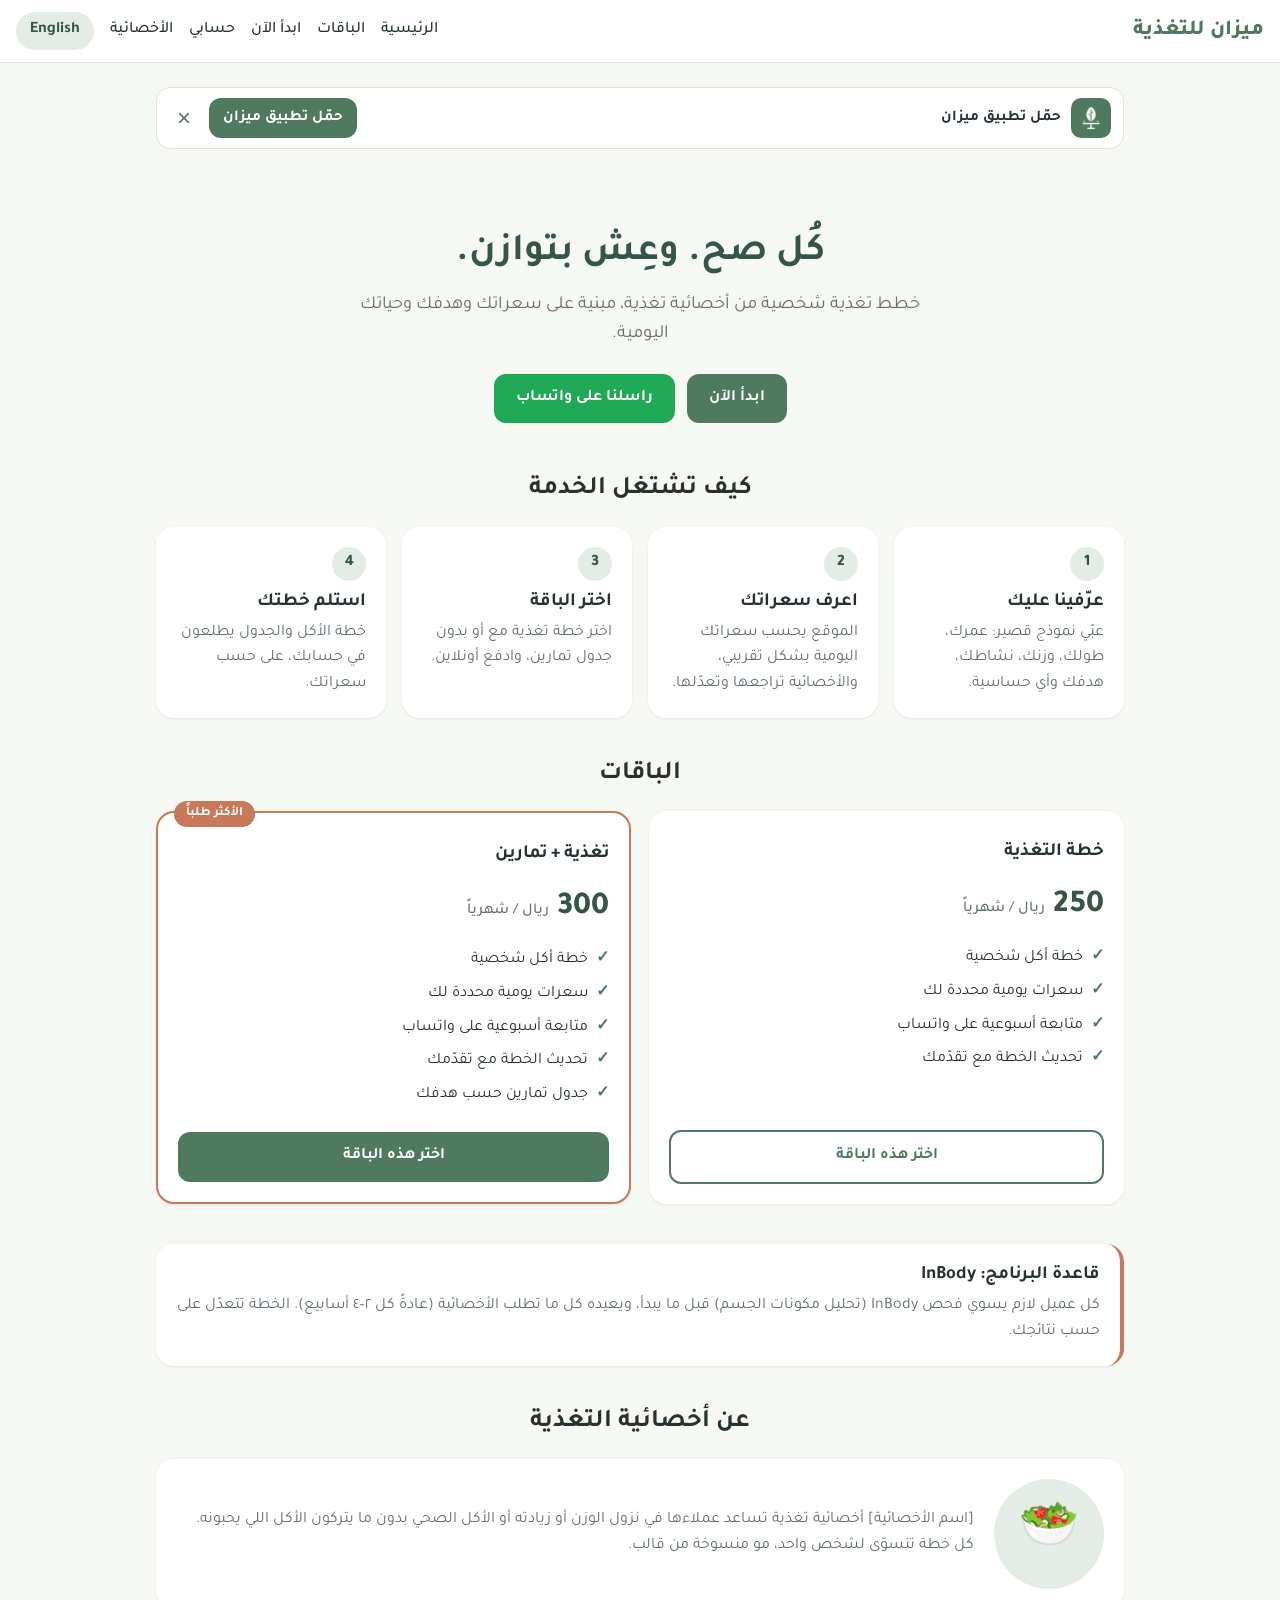
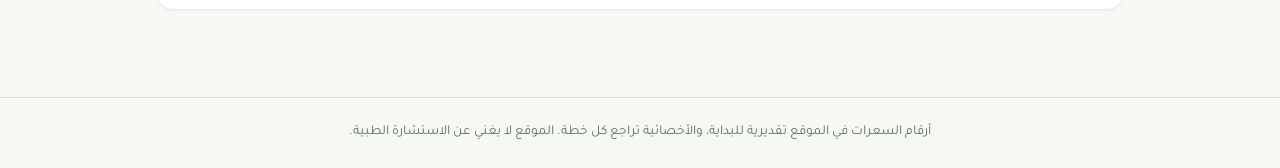
==== index.html @ 1e6a0ca3 "Add files via upload" ====
<!DOCTYPE html>
<html lang="ar" dir="rtl">
<head>
  <meta charset="UTF-8">
  <meta name="viewport" content="width=device-width, initial-scale=1.0, viewport-fit=cover">
  <link rel="manifest" href="manifest.webmanifest">
  <meta name="theme-color" content="#4f7a5f">
  <meta name="apple-mobile-web-app-capable" content="yes">
  <meta name="mobile-web-app-capable" content="yes">
  <meta name="apple-mobile-web-app-status-bar-style" content="default">
  <meta name="apple-mobile-web-app-title" content="ميزان">
  <link rel="apple-touch-icon" href="icon-180.png">
  <link rel="icon" type="image/png" sizes="32x32" href="icon-32.png">
  <title>Mizan Nutrition | ميزان للتغذية</title>
  <link rel="preconnect" href="https://fonts.googleapis.com">
  <link href="https://fonts.googleapis.com/css2?family=Tajawal:wght@400;500;700;800&display=swap" rel="stylesheet">
  <link rel="stylesheet" href="style.css">
</head>
<body>
  <header>
    <a class="logo" href="index.html" data-i18n="brand">ميزان للتغذية</a>
    <nav>
      <a href="index.html" data-i18n="nav_home">الرئيسية</a>
      <a href="index.html#packages" data-i18n="nav_packages">الباقات</a>
      <a href="start.html" data-i18n="nav_start">ابدأ الآن</a>
      <a href="portal.html" data-i18n="nav_portal">حسابي</a>
      <a href="admin.html" data-i18n="nav_admin">الأخصائية</a>
      <button class="lang-btn" id="lang-btn" data-i18n="lang_btn">English</button>
    </nav>
  </header>

  <main>
    <section class="hero">
      <h1 data-i18n="hero_title">كُل صح. وعِش بتوازن.</h1>
      <p data-i18n="hero_sub"></p>
      <div class="btn-row">
        <a class="btn" href="start.html" data-i18n="hero_start">ابدأ الآن</a>
        <a class="btn wa" href="#" id="wa-hero" data-i18n="hero_whatsapp">راسلنا على واتساب</a>
      </div>
    </section>

    <section>
      <h2 data-i18n="how_title"></h2>
      <div class="steps">
        <div class="card"><span class="step-num">1</span><h3 data-i18n="how_1_t"></h3><p data-i18n="how_1_d"></p></div>
        <div class="card"><span class="step-num">2</span><h3 data-i18n="how_2_t"></h3><p data-i18n="how_2_d"></p></div>
        <div class="card"><span class="step-num">3</span><h3 data-i18n="how_3_t"></h3><p data-i18n="how_3_d"></p></div>
        <div class="card"><span class="step-num">4</span><h3 data-i18n="how_4_t"></h3><p data-i18n="how_4_d"></p></div>
      </div>
    </section>

    <section id="packages">
      <h2 data-i18n="pk_title"></h2>
      <div class="packages">
        <div class="card package">
          <h3 data-i18n="pk_basic_name"></h3>
          <div class="price">250 <small><span data-i18n="sar"></span> / <span data-i18n="pk_period"></span></small></div>
          <ul class="features">
            <li data-i18n="pk_f1"></li>
            <li data-i18n="pk_f2"></li>
            <li data-i18n="pk_f3"></li>
            <li data-i18n="pk_f4"></li>
          </ul>
          <a class="btn outline" href="start.html?package=basic" data-i18n="pk_choose"></a>
        </div>
        <div class="card package featured">
          <span class="badge" data-i18n="pk_popular"></span>
          <h3 data-i18n="pk_plus_name"></h3>
          <div class="price">300 <small><span data-i18n="sar"></span> / <span data-i18n="pk_period"></span></small></div>
          <ul class="features">
            <li data-i18n="pk_f1"></li>
            <li data-i18n="pk_f2"></li>
            <li data-i18n="pk_f3"></li>
            <li data-i18n="pk_f4"></li>
            <li data-i18n="pk_f5"></li>
          </ul>
          <a class="btn" href="start.html?package=plus" data-i18n="pk_choose"></a>
        </div>
      </div>
    </section>

    <section>
      <div class="card rule-card">
        <h3 data-i18n="rule_title" style="margin-top:0"></h3>
        <p data-i18n="rule_text"></p>
      </div>
    </section>

    <section>
      <h2 data-i18n="about_title"></h2>
      <div class="card about">
        <div class="avatar">🥗</div>
        <p data-i18n="about_text"></p>
      </div>
    </section>
  </main>

  <footer data-i18n="footer_note"></footer>

  <script src="i18n.js"></script>
  <script src="recipes.js"></script>
  <script src="db.js"></script>
  <script src="app.js"></script>
</body>
</html>
---- style.css ----
/* Mizan Nutrition styles */
:root {
  /* Layout: single centered column, sticky header, cards only for steps, packages and portal tiles */
  --green: #4f7a5f;
  --green-dark: #355643;
  --green-soft: #e3ede5;
  --cream: #f5f8f3;
  --card: #ffffff;
  --text: #26332b;
  --muted: #627168;
  --accent: #c9785a;
  --line: #dde4dc;
  --input-line: #cbd5cc;
  --on-green: #ffffff;
  --wa: #1fa855;
  --wa-dark: #188a45;
  --warn-bg: #fdf1e2;
  --warn-fg: #81531a;
  --error: #b5462e;
}
@media (prefers-color-scheme: dark) {
  :root:not([data-theme="light"]) {
    --green: #7fb08f; --green-dark: #a6cdb2; --green-soft: #22352a; --cream: #141a16; --card: #1c241f;
    --text: #e6ece7; --muted: #a2b0a6; --accent: #e09a7d; --line: #2e3a32; --input-line: #3b4a40;
    --on-green: #0f1a13; --wa: #2dbb66; --wa-dark: #25a258; --warn-bg: #3a2c19; --warn-fg: #f1cf9e; --error: #f08a72;
    color-scheme: dark;
  }
}
:root[data-theme="dark"] {
  --green: #7fb08f; --green-dark: #a6cdb2; --green-soft: #22352a; --cream: #141a16; --card: #1c241f;
  --text: #e6ece7; --muted: #a2b0a6; --accent: #e09a7d; --line: #2e3a32; --input-line: #3b4a40;
  --on-green: #0f1a13; --wa: #2dbb66; --wa-dark: #25a258; --warn-bg: #3a2c19; --warn-fg: #f1cf9e; --error: #f08a72;
  color-scheme: dark;
}
* { box-sizing: border-box; }
html { scroll-behavior: smooth; }
body::before { content: ""; position: fixed; inset: 0 0 auto; height: env(safe-area-inset-top, 0px); z-index: 10; background: var(--card); }
body {
  margin: 0;
  font-family: "Tajawal", "Segoe UI", Arial, sans-serif;
  background: var(--cream);
  color: var(--text);
  line-height: 1.6;
}
a { color: var(--green); }

header {
  background: var(--card);
  border-bottom: 1px solid var(--line);
  padding-block: 12px; padding-left: max(16px, env(safe-area-inset-left, 0px)); padding-right: max(16px, env(safe-area-inset-right, 0px));
  display: flex; flex-wrap: wrap; align-items: center; justify-content: space-between; gap: 10px;
  position: sticky; top: env(safe-area-inset-top, 0px); z-index: 10;
}
.logo { font-size: 1.35rem; font-weight: 800; color: var(--green); text-decoration: none; }
nav { display: flex; flex-wrap: wrap; align-items: center; gap: 6px 16px; }
nav a { color: var(--text); text-decoration: none; font-weight: 500; }
nav a:hover { color: var(--green); }
.lang-btn {
  background: var(--green-soft); color: var(--green-dark); border: none; border-radius: 20px;
  padding: 6px 14px; font: inherit; font-weight: 700; cursor: pointer;
}

main { max-width: 1000px; margin: 0 auto; padding-block: 24px 48px; padding-left: max(16px, env(safe-area-inset-left, 0px)); padding-right: max(16px, env(safe-area-inset-right, 0px)); }
section { margin: 40px 0; }
h1, h2, h3 { line-height: 1.3; }
h2 { font-size: 1.6rem; text-align: center; margin-bottom: 20px; }

.hero { text-align: center; padding: 40px 0 10px; }
.hero h1 { font-size: 2.4rem; margin: 0 0 12px; color: var(--green-dark); }
.hero p { font-size: 1.15rem; color: var(--muted); max-width: 620px; margin: 0 auto 24px; }
.btn-row { display: flex; flex-wrap: wrap; gap: 12px; justify-content: center; }

.btn {
  display: inline-block; background: var(--green); color: var(--on-green); border: none; border-radius: 12px;
  padding: 12px 22px; font: inherit; font-weight: 700; cursor: pointer; text-decoration: none; text-align: center;
}
.btn:hover { background: var(--green-dark); }
.btn.outline { background: transparent; color: var(--green); border: 2px solid var(--green); }
.btn.outline:hover { background: var(--green-soft); }
.btn.wa { background: var(--wa); }
.btn.wa:hover { background: var(--wa-dark); }
.btn.small { padding: 8px 14px; font-size: 0.95rem; }

.steps { display: grid; grid-template-columns: repeat(auto-fit, minmax(200px, 1fr)); gap: 16px; }
.card {
  background: var(--card); border-radius: 18px; padding: 20px;
  box-shadow: 0 1px 3px rgba(20,40,28,0.08);
}
.step-num {
  display: inline-flex; width: 34px; height: 34px; border-radius: 50%; align-items: center; justify-content: center;
  background: var(--green-soft); color: var(--green-dark); font-weight: 800;
}
.card h3 { margin: 10px 0 6px; }
.card p { margin: 0; color: var(--muted); }

.packages { display: grid; grid-template-columns: repeat(auto-fit, minmax(260px, 1fr)); gap: 18px; }
.package { position: relative; display: flex; flex-direction: column; gap: 10px; }
.package.featured { border: 2px solid var(--accent); }
.badge {
  position: absolute; top: -12px; inset-inline-end: 16px; background: var(--accent); color: var(--on-green);
  font-size: 0.8rem; font-weight: 700; padding: 3px 12px; border-radius: 20px;
}
.price { font-size: 2rem; font-weight: 800; color: var(--green-dark); }
.price small { font-size: 0.95rem; font-weight: 500; color: var(--muted); }
.features { list-style: none; padding: 0; margin: 0 0 10px; flex: 1; }
.features li { padding: 4px 0; }
.features li::before { content: "✓"; color: var(--green); font-weight: 800; margin-inline-end: 8px; }

.about { display: flex; gap: 20px; align-items: center; flex-wrap: wrap; }
.avatar {
  width: 110px; height: 110px; border-radius: 50%; background: var(--green-soft);
  display: flex; align-items: center; justify-content: center; font-size: 3rem; flex-shrink: 0;
}
.about p { flex: 1; min-width: 220px; margin: 0; }

footer { text-align: center; padding: 24px 16px; font-size: 0.85rem; color: var(--muted); border-top: 1px solid var(--line); }

/* Forms */
.progress { display: flex; gap: 6px; margin-bottom: 20px; flex-wrap: wrap; }
.progress span {
  flex: 1; min-width: 70px; text-align: center; font-size: 0.85rem; padding: 6px 4px; border-radius: 10px;
  background: var(--line); color: var(--muted);
}
.progress span.active { background: var(--green); color: var(--on-green); font-weight: 700; }
.progress span.done { background: var(--green-soft); color: var(--green-dark); }

.form-grid { display: grid; grid-template-columns: repeat(auto-fit, minmax(220px, 1fr)); gap: 14px; }
.field { display: flex; flex-direction: column; gap: 4px; }
.field.full { grid-column: 1 / -1; }
label { font-weight: 600; font-size: 0.95rem; }
input, select, textarea {
  width: 100%; padding: 11px 12px; border: 1px solid var(--input-line); border-radius: 10px; font: inherit; background: var(--card); color: var(--text);
}
textarea { min-height: 70px; resize: vertical; }
input:focus, select:focus, textarea:focus { outline: 2px solid var(--green-soft); border-color: var(--green); }
.radio-row { display: flex; gap: 10px; flex-wrap: wrap; }
.radio-row label { font-weight: 500; display: flex; align-items: center; gap: 6px; }
.radio-row input { width: auto; }

.step { display: none; }
.step.show { display: block; }
.actions { display: flex; gap: 10px; justify-content: space-between; margin-top: 20px; flex-wrap: wrap; }
.error { color: var(--error); font-weight: 600; min-height: 1.4em; margin: 10px 0 0; }

.result { text-align: center; }
.kcal { font-size: 3rem; font-weight: 800; color: var(--green-dark); margin: 6px 0 0; }
.muted { color: var(--muted); }
.note { background: var(--green-soft); border-radius: 12px; padding: 10px 14px; margin-top: 14px; }
.demo-note { background: var(--warn-bg); color: var(--warn-fg); border-radius: 12px; padding: 10px 14px; font-size: 0.9rem; margin-top: 14px; }

.pick { cursor: pointer; border: 2px solid transparent; }
.pick.selected { border-color: var(--green); background: var(--green-soft); }
.pay-option { display: flex; align-items: center; gap: 10px; padding: 14px; margin-bottom: 10px; }
.pay-option input { width: auto; }

/* Portal */
.dash-head { display: flex; justify-content: space-between; align-items: center; flex-wrap: wrap; gap: 10px; }
.dash-grid { display: grid; grid-template-columns: repeat(auto-fit, minmax(220px, 1fr)); gap: 14px; margin-top: 14px; }
.stat { font-size: 1.3rem; font-weight: 800; color: var(--green-dark); }
.status-pill { display: inline-block; background: var(--warn-bg); color: var(--warn-fg); border-radius: 20px; padding: 4px 12px; font-weight: 600; font-size: 0.9rem; }
.table-wrap { overflow-x: auto; }
table { width: 100%; border-collapse: collapse; min-width: 520px; }
th, td { border: 1px solid var(--line); padding: 8px; text-align: center; font-size: 0.9rem; }
th { background: var(--green-soft); }
td { color: var(--muted); }
.login-box { max-width: 420px; margin: 0 auto; }

@media (max-width: 600px) {
  .hero h1 { font-size: 1.9rem; }
  header { justify-content: center; }
}

:focus-visible { outline: 3px solid var(--accent); outline-offset: 2px; }
@media (prefers-reduced-motion: reduce) { html { scroll-behavior: auto; } }

/* ===== Client home, schedules, dietitian page ===== */
.small-label { font-size: .8rem; text-transform: none; letter-spacing: .02em; margin: 0 0 2px; }
.progress-top { display: grid; grid-template-columns: repeat(auto-fit, minmax(140px, 1fr)); gap: 12px; }
.progress-top .stat { margin: 0; font-variant-numeric: tabular-nums; }
.bar { height: 10px; background: var(--green-soft); border-radius: 10px; overflow: hidden; margin-top: 14px; }
.bar-fill { height: 100%; width: 0; background: var(--green); border-radius: 10px; transition: width .4s ease; }

.next-meal { margin-top: 14px; border: 2px solid var(--green); }
.eyebrow { margin: 0; font-size: .8rem; font-weight: 700; letter-spacing: .06em; text-transform: uppercase; color: var(--accent); }
.meal-type { margin: 6px 0 0; font-weight: 700; color: var(--green); font-size: .9rem; }
.next-meal h3 { font-size: 1.4rem; margin: 2px 0 4px; }
.meal-meta { margin: 0 0 8px; color: var(--muted); font-variant-numeric: tabular-nums; }
details { border-top: 1px solid var(--line); padding: 8px 0; }
summary { cursor: pointer; font-weight: 700; }
details p { margin: 6px 0 0; color: var(--text); }
.finished { margin-top: 14px; text-align: center; }

.meal-list { list-style: none; padding: 0; margin: 0; display: grid; gap: 8px; }
.meal-list li { display: flex; align-items: center; gap: 10px; padding: 10px 12px; border-radius: 12px; background: var(--cream); }
.meal-list li.is-next { background: var(--green-soft); }
.meal-list li.is-done .grow, .meal-list li.is-skip .grow { color: var(--muted); }
.meal-list .grow { flex: 1; min-width: 0; }
.tag { font-size: .8rem; font-weight: 700; padding: 2px 10px; border-radius: 20px; background: var(--card); color: var(--muted); white-space: nowrap; }
.is-next .tag { background: var(--green); color: var(--on-green); }

.sched-list { display: grid; grid-template-columns: repeat(auto-fit, minmax(240px, 1fr)); gap: 14px; }
.sched-card h3 { margin: 0 0 4px; }
.sched-card .stat { margin: 0; }
.sched-card .btn { margin-top: 10px; }
.mini-meals { list-style: none; padding: 0; margin: 4px 0 0; font-size: .9rem; color: var(--muted); }
.add-card {
  display: flex; flex-direction: column; align-items: center; justify-content: center; gap: 6px; min-height: 150px;
  background: transparent; border: 2px dashed var(--green); border-radius: 18px; color: var(--green); font: inherit; font-weight: 700; cursor: pointer;
}
.add-card:hover { background: var(--green-soft); }
.add-card .plus { font-size: 2.6rem; line-height: 1; }

.tabs { display: flex; gap: 8px; flex-wrap: wrap; margin-bottom: 16px; border-bottom: 1px solid var(--line); }
.tab { background: none; border: none; font: inherit; font-weight: 700; color: var(--muted); padding: 10px 14px; cursor: pointer; border-bottom: 3px solid transparent; }
.tab.active { color: var(--green-dark); border-bottom-color: var(--green); }
.filter-row { display: flex; gap: 8px; flex-wrap: wrap; margin-bottom: 14px; }
.chip { background: var(--card); border: 1px solid var(--line); color: var(--text); border-radius: 20px; padding: 6px 14px; font: inherit; cursor: pointer; }
.chip.active { background: var(--green); color: var(--on-green); border-color: var(--green); }
.recipe-grid { display: grid; grid-template-columns: repeat(auto-fill, minmax(230px, 1fr)); gap: 12px; }
.recipe h4 { margin: 2px 0 4px; }
#sched-editor { margin-top: 16px; }
.days-editor { display: grid; gap: 12px; margin-top: 10px; }
.day-box { border: 1px solid var(--line); border-radius: 14px; padding: 12px; }
.day-head { display: flex; justify-content: space-between; flex-wrap: wrap; gap: 6px; margin-bottom: 8px; font-variant-numeric: tabular-nums; }
#clients-table td { color: var(--text); }
#clients-table select { min-width: 150px; padding: 6px; }
.info-grid { display: grid; grid-template-columns: repeat(auto-fit, minmax(160px, 1fr)); gap: 10px; }

.rule-card { border-inline-start: 4px solid var(--accent); }
.check { display: flex; gap: 8px; align-items: flex-start; font-weight: 600; }
.check input { width: auto; margin-top: 5px; }
.ib-alert { margin-top: 14px; border: 2px solid var(--accent); background: var(--warn-bg); }

/* Install-app banner */
.install-bar { display: flex; align-items: center; gap: 10px; background: var(--card); border: 1px solid var(--line); border-radius: 14px; padding: 10px 12px; margin-bottom: 14px; }
.install-bar img { border-radius: 10px; flex-shrink: 0; }
.install-bar .grow { flex: 1; min-width: 0; font-weight: 600; font-size: .95rem; }
.install-close { background: none; border: none; font-size: 1.5rem; line-height: 1; color: var(--muted); cursor: pointer; padding: 4px 8px; }
@media (display-mode: standalone) { header { padding-top: max(12px, env(safe-area-inset-top, 0px)); } }

/* Bank transfer */
.amount-box { font-size: 1.3rem; background: var(--green-soft); border-radius: 12px; padding: 10px 14px; display: inline-block; font-variant-numeric: tabular-nums; }
.pay-steps { padding-inline-start: 20px; margin: 14px 0; display: grid; gap: 4px; }
.bank-card { border: 1px dashed var(--green); border-radius: 14px; padding: 14px; display: grid; gap: 10px; }
.bank-row { display: flex; flex-wrap: wrap; align-items: center; gap: 4px 12px; }
.bank-row .small-label { width: 100%; margin: 0; }
.iban { font-size: 1.05rem; letter-spacing: .04em; overflow-wrap: anywhere; font-variant-numeric: tabular-nums; }
#copy-amount { justify-self: start; }
.receipt-preview { max-width: 220px; max-height: 260px; border-radius: 10px; margin-top: 8px; border: 1px solid var(--line); object-fit: contain; }
.receipt-full { max-width: 100%; max-height: 520px; border-radius: 12px; border: 1px solid var(--line); display: block; }
.status-pill.bad { background: var(--error); color: var(--on-green); }
.pay-review { border: 2px solid var(--accent); }
.link-btn { background: none; border: none; color: var(--green); font: inherit; font-weight: 700; cursor: pointer; margin-top: 12px; padding: 4px 0; text-decoration: underline; }
.loading { text-align: center; }
.btn.is-busy { opacity: .6; cursor: progress; }
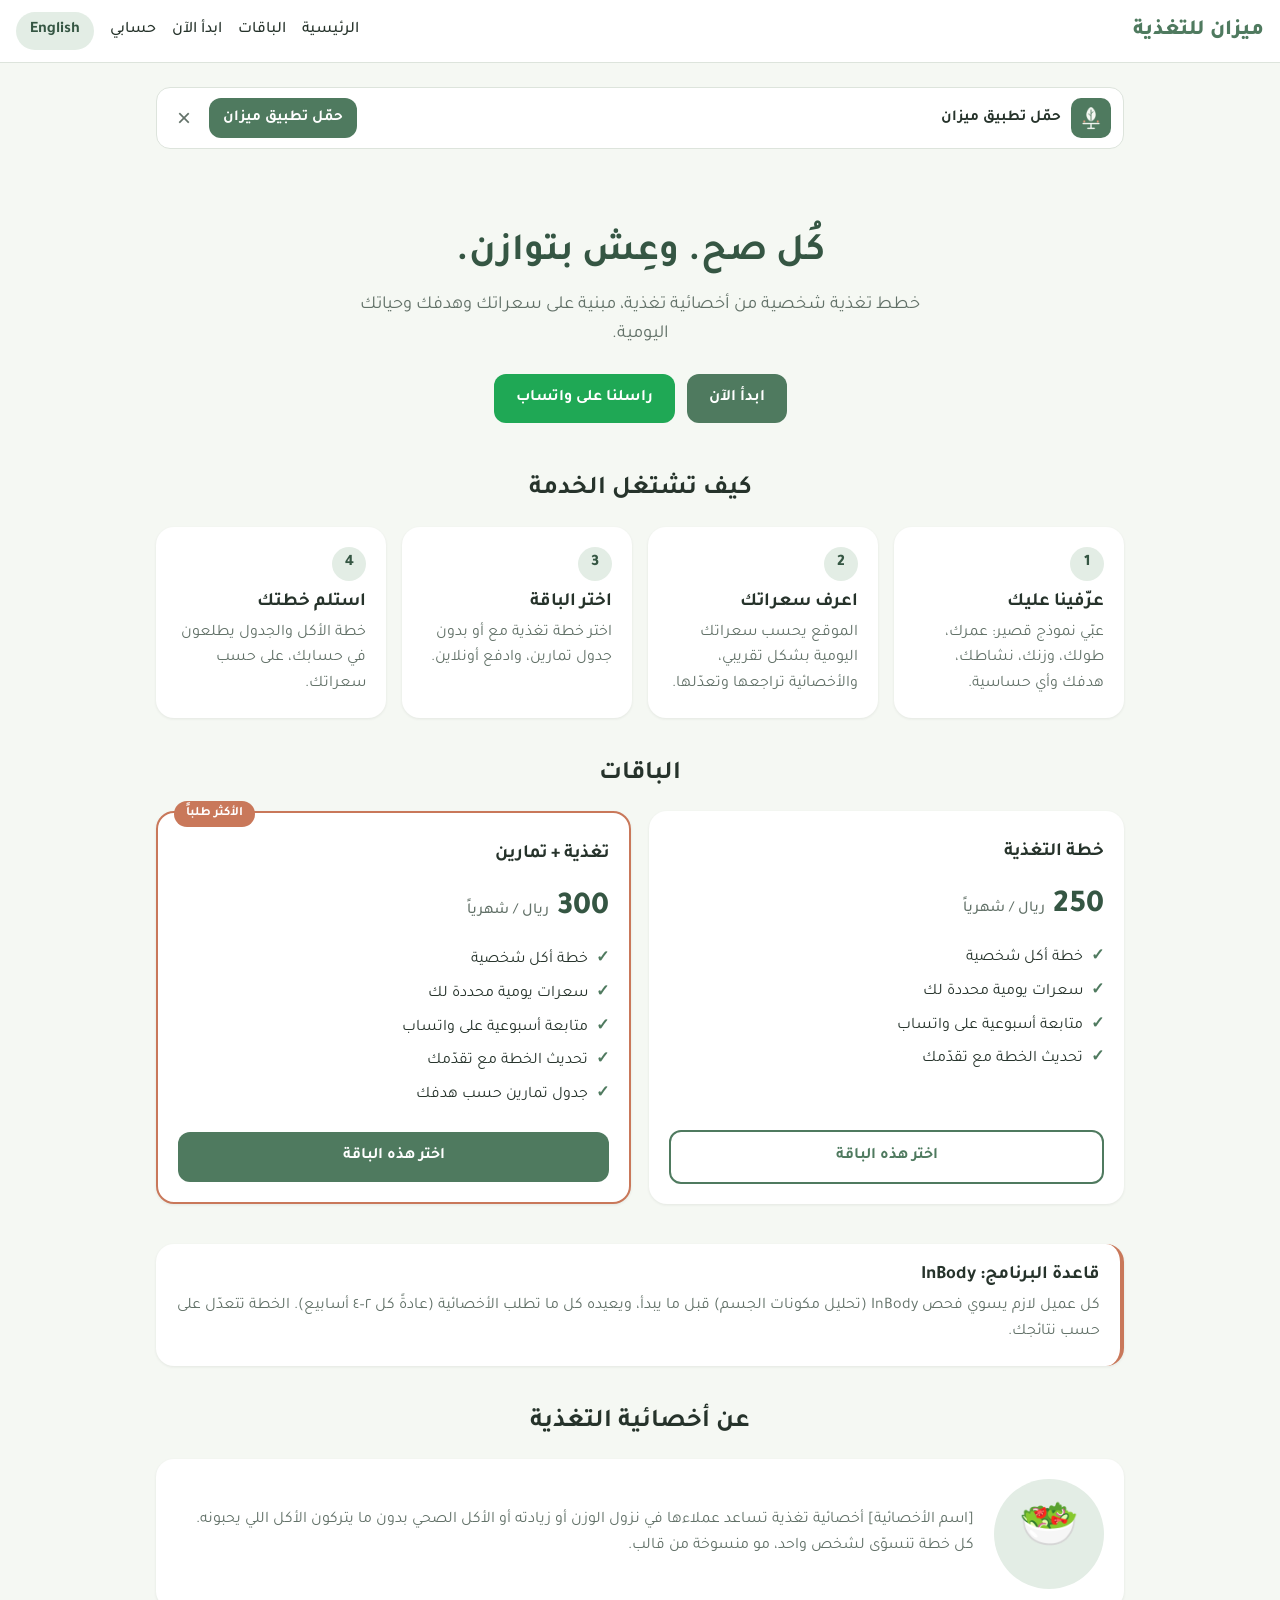
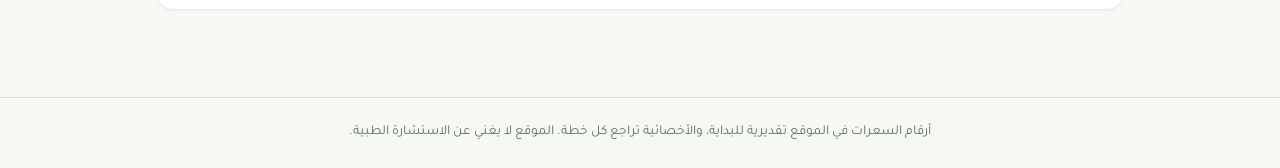
==== commit f659efc9: "Add files via upload" ====
--- a/index.html
+++ b/index.html
@@ -24,7 +24,6 @@
       <a href="index.html#packages" data-i18n="nav_packages">الباقات</a>
       <a href="start.html" data-i18n="nav_start">ابدأ الآن</a>
       <a href="portal.html" data-i18n="nav_portal">حسابي</a>
-      <a href="admin.html" data-i18n="nav_admin">الأخصائية</a>
       <button class="lang-btn" id="lang-btn" data-i18n="lang_btn">English</button>
     </nav>
   </header>
--- a/style.css
+++ b/style.css
@@ -253,3 +253,9 @@
 .link-btn { background: none; border: none; color: var(--green); font: inherit; font-weight: 700; cursor: pointer; margin-top: 12px; padding: 4px 0; text-decoration: underline; }
 .loading { text-align: center; }
 .btn.is-busy { opacity: .6; cursor: progress; }
+.pro-header { background: var(--green-dark); border-bottom-color: var(--green-dark); }
+.pro-header .logo { color: var(--on-green); }
+.pro-badge { background: var(--accent); color: var(--on-green); font-size: .75rem; padding: 2px 10px; border-radius: 20px; vertical-align: middle; }
+.progress-table td { font-size: .8rem; }
+.progress-table td.is-done { background: var(--green-soft); color: var(--text); }
+.progress-table td.is-skip { color: var(--muted); text-decoration: line-through; }
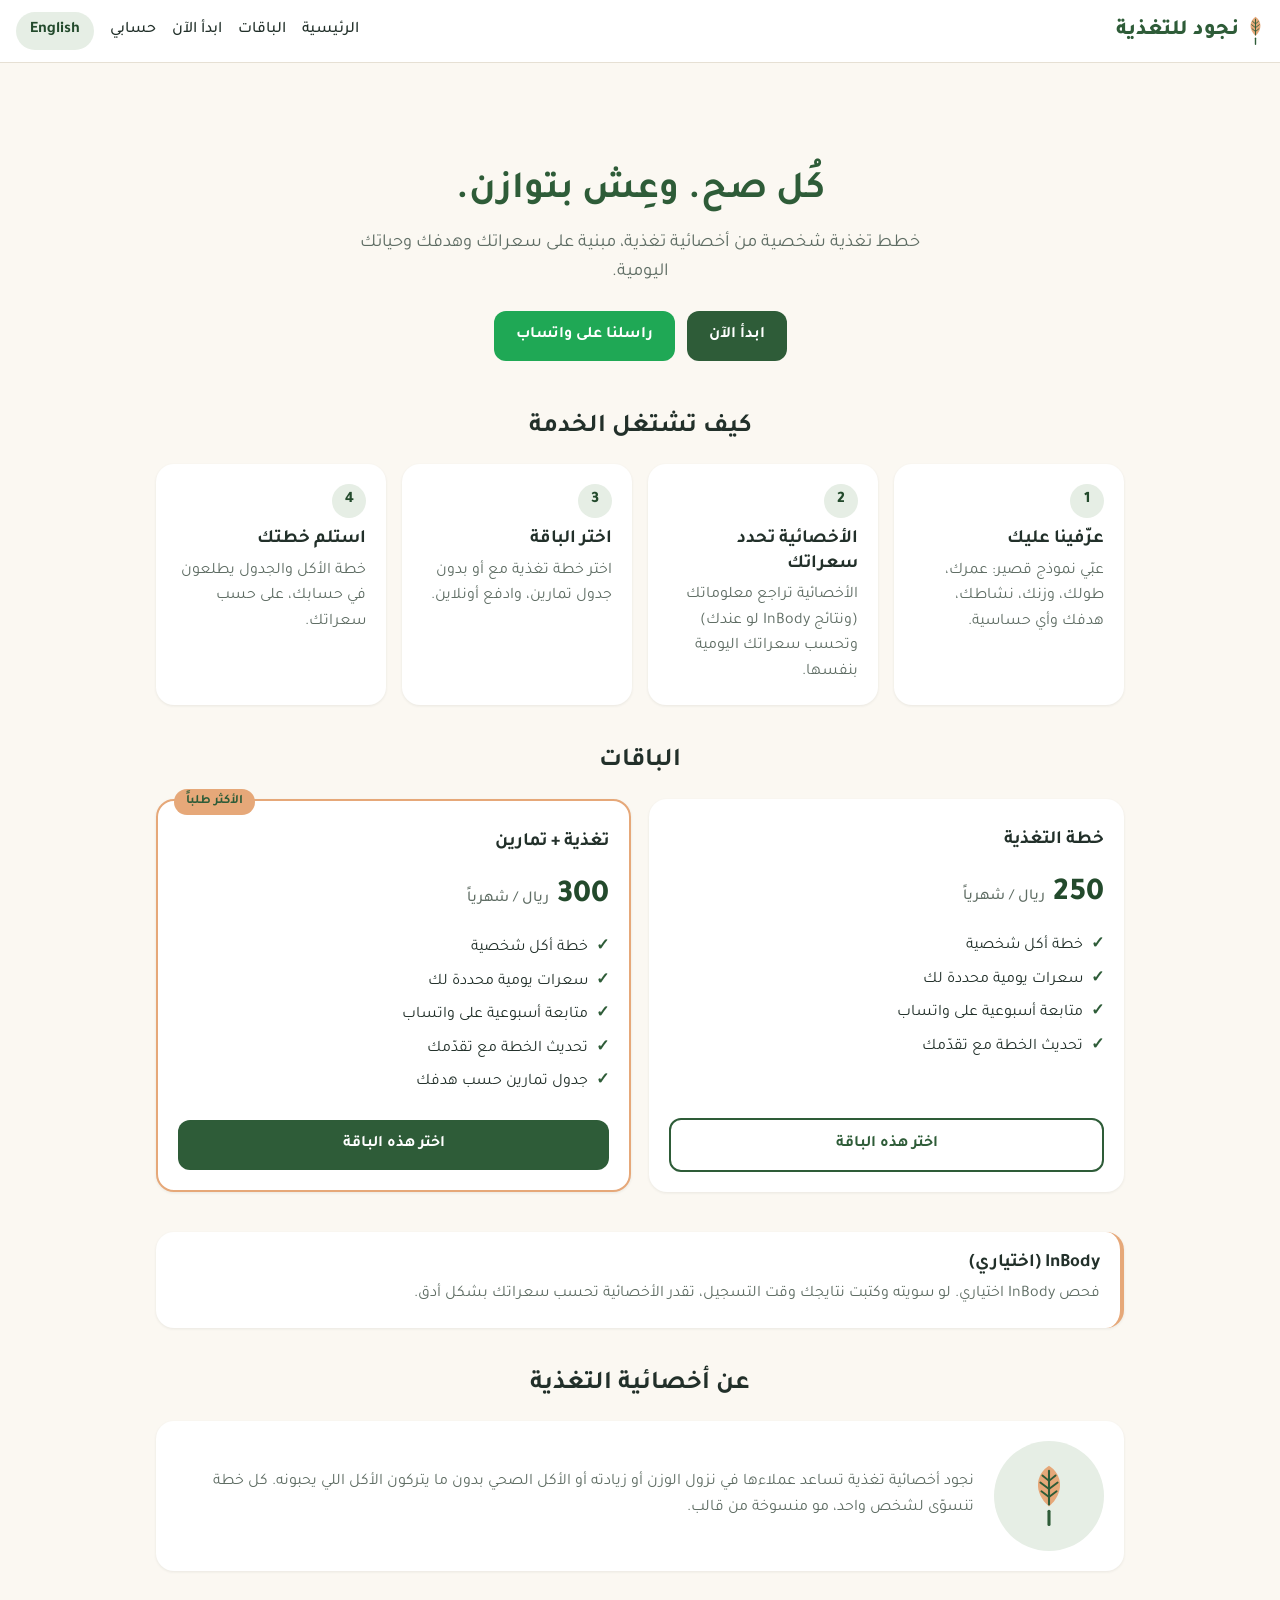
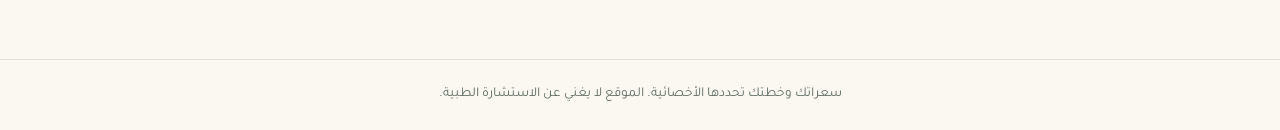
==== commit 6b46e053: "Add files via upload" ====
--- a/index.html
+++ b/index.html
@@ -4,21 +4,21 @@
   <meta charset="UTF-8">
   <meta name="viewport" content="width=device-width, initial-scale=1.0, viewport-fit=cover">
   <link rel="manifest" href="manifest.webmanifest">
-  <meta name="theme-color" content="#4f7a5f">
+  <meta name="theme-color" content="#2e5c38">
   <meta name="apple-mobile-web-app-capable" content="yes">
   <meta name="mobile-web-app-capable" content="yes">
   <meta name="apple-mobile-web-app-status-bar-style" content="default">
-  <meta name="apple-mobile-web-app-title" content="ميزان">
+  <meta name="apple-mobile-web-app-title" content="نجود">
   <link rel="apple-touch-icon" href="icon-180.png">
   <link rel="icon" type="image/png" sizes="32x32" href="icon-32.png">
-  <title>Mizan Nutrition | ميزان للتغذية</title>
+  <title>Nojood Nutrition | نجود للتغذية</title>
   <link rel="preconnect" href="https://fonts.googleapis.com">
-  <link href="https://fonts.googleapis.com/css2?family=Tajawal:wght@400;500;700;800&display=swap" rel="stylesheet">
+  <link href="https://fonts.googleapis.com/css2?family=DM+Serif+Display&family=Tajawal:wght@400;500;700;800&display=swap" rel="stylesheet">
   <link rel="stylesheet" href="style.css">
 </head>
 <body>
   <header>
-    <a class="logo" href="index.html" data-i18n="brand">ميزان للتغذية</a>
+    <a class="logo" href="index.html"><img src="logo-mark.svg" alt="" class="logo-mark"><span data-i18n="brand">نجود للتغذية</span></a>
     <nav>
       <a href="index.html" data-i18n="nav_home">الرئيسية</a>
       <a href="index.html#packages" data-i18n="nav_packages">الباقات</a>
@@ -88,7 +88,7 @@
     <section>
       <h2 data-i18n="about_title"></h2>
       <div class="card about">
-        <div class="avatar">🥗</div>
+        <div class="avatar"><img src="logo-mark.svg" alt="" style="height:64px"></div>
         <p data-i18n="about_text"></p>
       </div>
     </section>
@@ -99,6 +99,7 @@
   <script src="i18n.js"></script>
   <script src="recipes.js"></script>
   <script src="db.js"></script>
+  <script src="demo-db.js"></script>
   <script src="app.js"></script>
 </body>
 </html>
--- a/style.css
+++ b/style.css
@@ -1,35 +1,36 @@
 /* Mizan Nutrition styles */
+[hidden] { display: none !important; }
 :root {
-  /* Layout: single centered column, sticky header, cards only for steps, packages and portal tiles */
-  --green: #4f7a5f;
-  --green-dark: #355643;
-  --green-soft: #e3ede5;
-  --cream: #f5f8f3;
+  /* Nojood brand: deep green + apricot on warm cream */
+  --green: #2e5c38;
+  --green-dark: #234a2c;
+  --green-soft: #e6eee5;
+  --cream: #fbf8f2;
   --card: #ffffff;
-  --text: #26332b;
-  --muted: #627168;
-  --accent: #c9785a;
-  --line: #dde4dc;
-  --input-line: #cbd5cc;
+  --text: #22302a;
+  --muted: #5f6d64;
+  --accent: #e6a879;
+  --line: #e6e0d4;
+  --input-line: #d3ccbf;
   --on-green: #ffffff;
   --wa: #1fa855;
   --wa-dark: #188a45;
-  --warn-bg: #fdf1e2;
-  --warn-fg: #81531a;
+  --warn-bg: #fbeee2;
+  --warn-fg: #7d4a1f;
   --error: #b5462e;
 }
 @media (prefers-color-scheme: dark) {
   :root:not([data-theme="light"]) {
-    --green: #7fb08f; --green-dark: #a6cdb2; --green-soft: #22352a; --cream: #141a16; --card: #1c241f;
-    --text: #e6ece7; --muted: #a2b0a6; --accent: #e09a7d; --line: #2e3a32; --input-line: #3b4a40;
-    --on-green: #0f1a13; --wa: #2dbb66; --wa-dark: #25a258; --warn-bg: #3a2c19; --warn-fg: #f1cf9e; --error: #f08a72;
+    --green: #8cc49a; --green-dark: #b6dcbf; --green-soft: #213a28; --cream: #131a15; --card: #1b241e;
+    --text: #e8ede9; --muted: #a3b1a7; --accent: #eab68e; --line: #2d3a31; --input-line: #3a4a3f;
+    --on-green: #0f1a12; --wa: #2dbb66; --wa-dark: #25a258; --warn-bg: #3b2b1c; --warn-fg: #f3cfa6; --error: #f08a72;
     color-scheme: dark;
   }
 }
 :root[data-theme="dark"] {
-  --green: #7fb08f; --green-dark: #a6cdb2; --green-soft: #22352a; --cream: #141a16; --card: #1c241f;
-  --text: #e6ece7; --muted: #a2b0a6; --accent: #e09a7d; --line: #2e3a32; --input-line: #3b4a40;
-  --on-green: #0f1a13; --wa: #2dbb66; --wa-dark: #25a258; --warn-bg: #3a2c19; --warn-fg: #f1cf9e; --error: #f08a72;
+  --green: #8cc49a; --green-dark: #b6dcbf; --green-soft: #213a28; --cream: #131a15; --card: #1b241e;
+    --text: #e8ede9; --muted: #a3b1a7; --accent: #eab68e; --line: #2d3a31; --input-line: #3a4a3f;
+    --on-green: #0f1a12; --wa: #2dbb66; --wa-dark: #25a258; --warn-bg: #3b2b1c; --warn-fg: #f3cfa6; --error: #f08a72;
   color-scheme: dark;
 }
 * { box-sizing: border-box; }
@@ -51,7 +52,9 @@
   display: flex; flex-wrap: wrap; align-items: center; justify-content: space-between; gap: 10px;
   position: sticky; top: env(safe-area-inset-top, 0px); z-index: 10;
 }
-.logo { font-size: 1.35rem; font-weight: 800; color: var(--green); text-decoration: none; }
+.logo { display: inline-flex; align-items: center; gap: 8px; font-size: 1.35rem; font-weight: 800; color: var(--green); text-decoration: none; }
+.logo-mark { height: 30px; width: auto; }
+html[lang="en"] .logo { font-family: "DM Serif Display", Georgia, serif; font-weight: 400; letter-spacing: .01em; }
 nav { display: flex; flex-wrap: wrap; align-items: center; gap: 6px 16px; }
 nav a { color: var(--text); text-decoration: none; font-weight: 500; }
 nav a:hover { color: var(--green); }
@@ -66,7 +69,7 @@
 h2 { font-size: 1.6rem; text-align: center; margin-bottom: 20px; }
 
 .hero { text-align: center; padding: 40px 0 10px; }
-.hero h1 { font-size: 2.4rem; margin: 0 0 12px; color: var(--green-dark); }
+.hero h1 { font-size: 2.4rem; margin: 0 0 12px; color: var(--green); }
 .hero p { font-size: 1.15rem; color: var(--muted); max-width: 620px; margin: 0 auto 24px; }
 .btn-row { display: flex; flex-wrap: wrap; gap: 12px; justify-content: center; }
 
@@ -97,7 +100,7 @@
 .package { position: relative; display: flex; flex-direction: column; gap: 10px; }
 .package.featured { border: 2px solid var(--accent); }
 .badge {
-  position: absolute; top: -12px; inset-inline-end: 16px; background: var(--accent); color: var(--on-green);
+  position: absolute; top: -12px; inset-inline-end: 16px; background: var(--accent); color: #2e5c38;
   font-size: 0.8rem; font-weight: 700; padding: 3px 12px; border-radius: 20px;
 }
 .price { font-size: 2rem; font-weight: 800; color: var(--green-dark); }
@@ -253,9 +256,26 @@
 .link-btn { background: none; border: none; color: var(--green); font: inherit; font-weight: 700; cursor: pointer; margin-top: 12px; padding: 4px 0; text-decoration: underline; }
 .loading { text-align: center; }
 .btn.is-busy { opacity: .6; cursor: progress; }
-.pro-header { background: var(--green-dark); border-bottom-color: var(--green-dark); }
-.pro-header .logo { color: var(--on-green); }
-.pro-badge { background: var(--accent); color: var(--on-green); font-size: .75rem; padding: 2px 10px; border-radius: 20px; vertical-align: middle; }
+.pro-header { background: #2e5c38; border-bottom-color: #2e5c38; }
+.pro-header .logo { color: #fbf8f2; }
+.pro-badge { background: var(--accent); color: #2e5c38; font-size: .75rem; padding: 2px 10px; border-radius: 20px; vertical-align: middle; }
 .progress-table td { font-size: .8rem; }
 .progress-table td.is-done { background: var(--green-soft); color: var(--text); }
 .progress-table td.is-skip { color: var(--muted); text-decoration: line-through; }
+.kcal-row { display: grid; grid-template-columns: repeat(3, 1fr); gap: 8px; text-align: center; background: var(--green-soft); border-radius: 12px; padding: 10px; font-variant-numeric: tabular-nums; }
+.kcal-row b { display: block; font-size: 1.2rem; color: var(--green-dark); }
+.chosen-days li.empty { background: transparent; border: 1px dashed var(--line); }
+.day-num { width: 28px; height: 28px; border-radius: 50%; background: var(--green); color: var(--on-green); display: inline-flex; align-items: center; justify-content: center; font-weight: 800; flex-shrink: 0; }
+.mini-plans { display: grid; grid-template-columns: repeat(auto-fill, minmax(200px, 1fr)); gap: 10px; }
+.mini-plan { border: 1px solid var(--line); border-radius: 12px; padding: 10px; font-size: .9rem; }
+.mini-plan.is-today { border: 2px solid var(--green); background: var(--green-soft); }
+.btn:disabled { opacity: .5; cursor: not-allowed; }
+.demo-bar { display: flex; gap: 10px; align-items: center; justify-content: center; flex-wrap: wrap; background: var(--accent); color: #2e5c38; font-weight: 700; font-size: .9rem; padding: 6px max(16px, env(safe-area-inset-right, 0px)) 6px max(16px, env(safe-area-inset-left, 0px)); }
+.demo-bar button { background: var(--card); color: var(--text); border: none; border-radius: 16px; padding: 4px 12px; font: inherit; font-size: .85rem; cursor: pointer; }
+.demo-btn { width: 100%; margin-top: 12px; }
+.ib-choice { display: grid; gap: 6px; }
+.method-pill { display: inline-block; font-size: .85rem; font-weight: 600; padding: 4px 12px; border-radius: 20px; background: var(--line); color: var(--muted); }
+.method-pill.is-ib { background: var(--green-soft); color: var(--green-dark); }
+.kcal-set { background: var(--green-soft); border-radius: 12px; padding: 12px; margin-bottom: 12px; }
+.kcal-set label { display: block; }
+#cd-kcal { font-size: 1.1rem; font-weight: 700; }
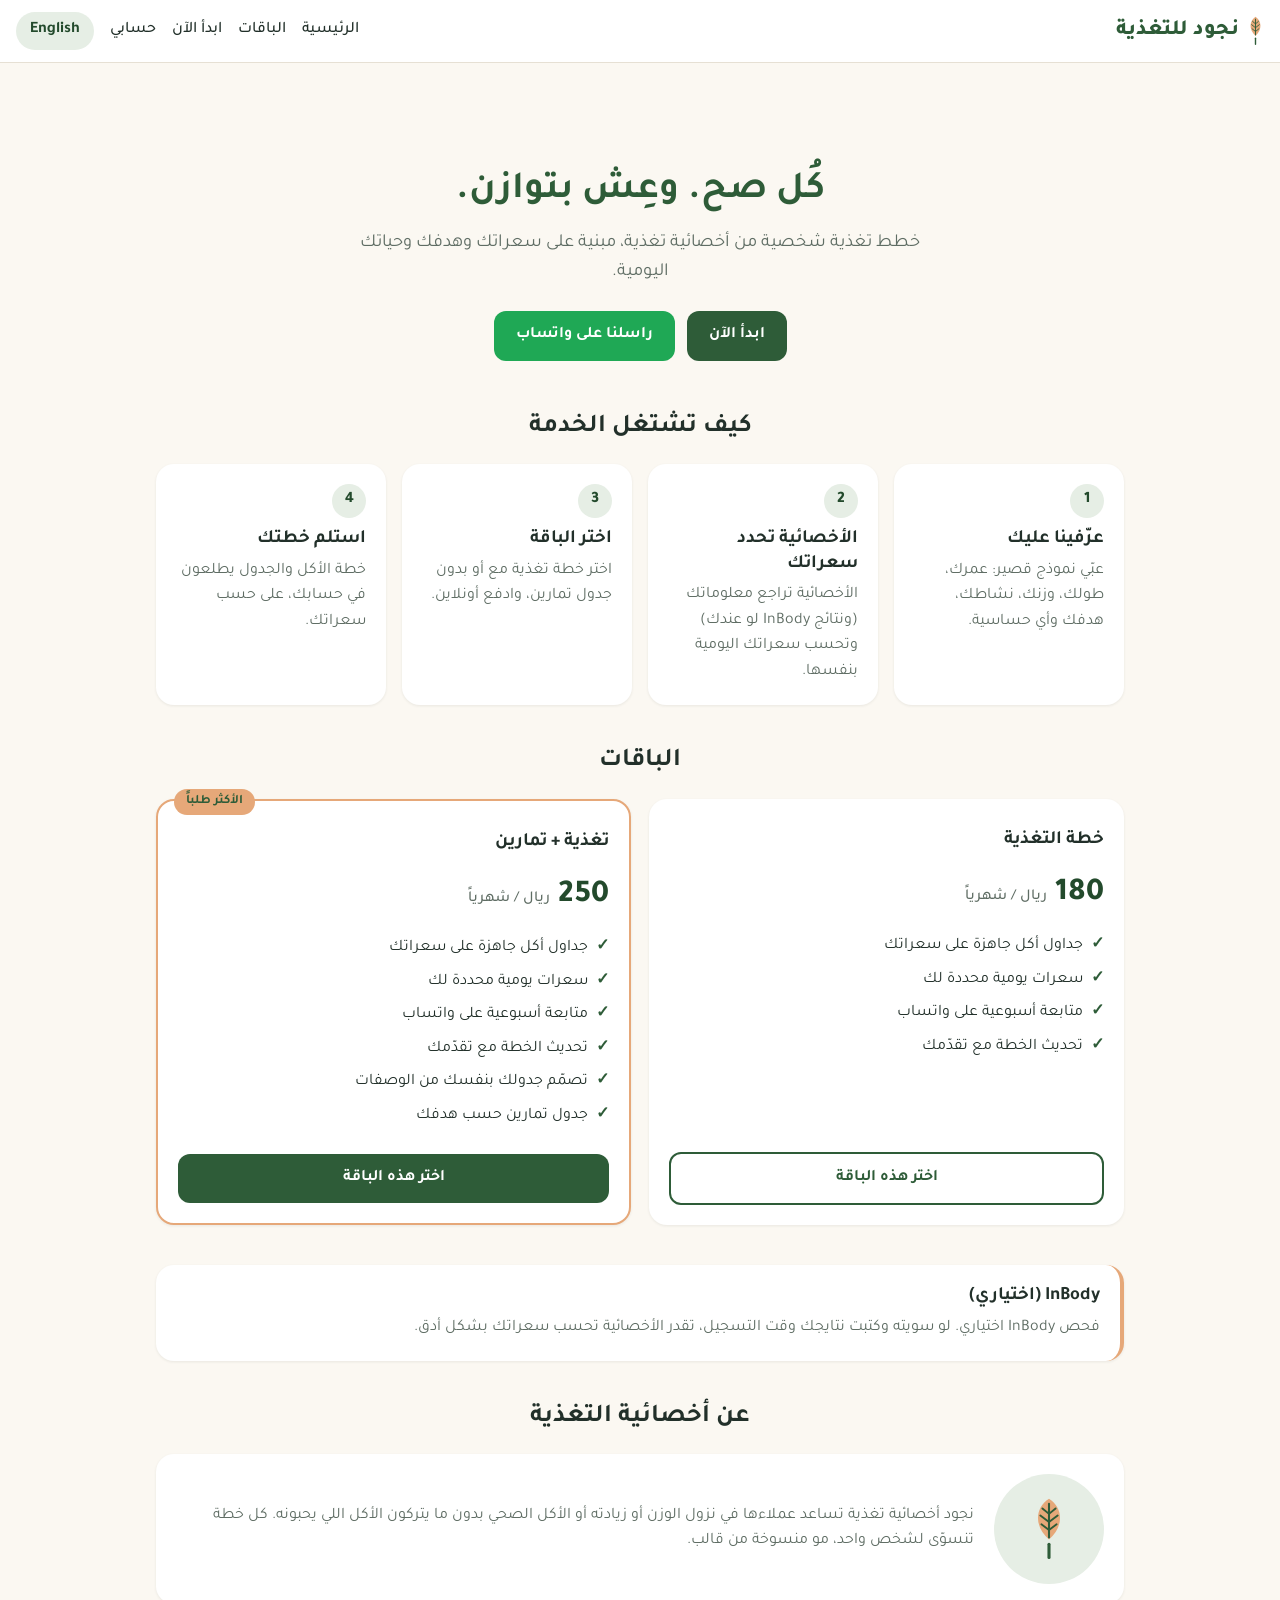
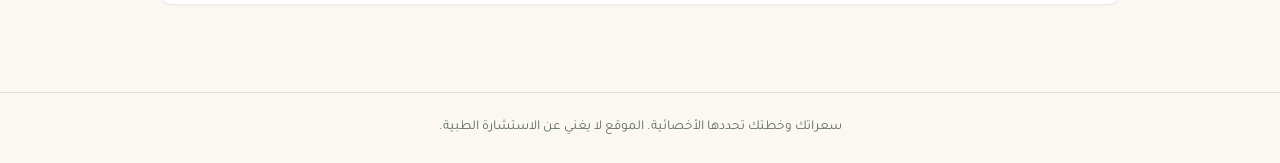
==== commit 8b099d79: "Add files via upload" ====
--- a/index.html
+++ b/index.html
@@ -22,7 +22,7 @@
     <nav>
       <a href="index.html" data-i18n="nav_home">الرئيسية</a>
       <a href="index.html#packages" data-i18n="nav_packages">الباقات</a>
-      <a href="start.html" data-i18n="nav_start">ابدأ الآن</a>
+      <a href="start.html" class="guest-only" data-i18n="nav_start">ابدأ الآن</a>
       <a href="portal.html" data-i18n="nav_portal">حسابي</a>
       <button class="lang-btn" id="lang-btn" data-i18n="lang_btn">English</button>
     </nav>
@@ -33,7 +33,8 @@
       <h1 data-i18n="hero_title">كُل صح. وعِش بتوازن.</h1>
       <p data-i18n="hero_sub"></p>
       <div class="btn-row">
-        <a class="btn" href="start.html" data-i18n="hero_start">ابدأ الآن</a>
+        <a class="btn guest-only" href="start.html" data-i18n="hero_start">ابدأ الآن</a>
+        <a class="btn member-only" href="portal.html" data-i18n="btn_portal">روح لحسابي</a>
         <a class="btn wa" href="#" id="wa-hero" data-i18n="hero_whatsapp">راسلنا على واتساب</a>
       </div>
     </section>
@@ -53,27 +54,28 @@
       <div class="packages">
         <div class="card package">
           <h3 data-i18n="pk_basic_name"></h3>
+          <div class="price">180 <small><span data-i18n="sar"></span> / <span data-i18n="pk_period"></span></small></div>
+          <ul class="features">
+            <li data-i18n="pk_f1"></li>
+            <li data-i18n="pk_f2"></li>
+            <li data-i18n="pk_f3"></li>
+            <li data-i18n="pk_f4"></li>
+          </ul>
+          <a class="btn outline guest-only" href="start.html?package=basic" data-i18n="pk_choose"></a>
+        </div>
+        <div class="card package featured">
+          <span class="badge" data-i18n="pk_popular"></span>
+          <h3 data-i18n="pk_plus_name"></h3>
           <div class="price">250 <small><span data-i18n="sar"></span> / <span data-i18n="pk_period"></span></small></div>
           <ul class="features">
             <li data-i18n="pk_f1"></li>
             <li data-i18n="pk_f2"></li>
             <li data-i18n="pk_f3"></li>
             <li data-i18n="pk_f4"></li>
-          </ul>
-          <a class="btn outline" href="start.html?package=basic" data-i18n="pk_choose"></a>
-        </div>
-        <div class="card package featured">
-          <span class="badge" data-i18n="pk_popular"></span>
-          <h3 data-i18n="pk_plus_name"></h3>
-          <div class="price">300 <small><span data-i18n="sar"></span> / <span data-i18n="pk_period"></span></small></div>
-          <ul class="features">
-            <li data-i18n="pk_f1"></li>
-            <li data-i18n="pk_f2"></li>
-            <li data-i18n="pk_f3"></li>
-            <li data-i18n="pk_f4"></li>
+            <li data-i18n="pk_f6"></li>
             <li data-i18n="pk_f5"></li>
           </ul>
-          <a class="btn" href="start.html?package=plus" data-i18n="pk_choose"></a>
+          <a class="btn guest-only" href="start.html?package=plus" data-i18n="pk_choose"></a>
         </div>
       </div>
     </section>
--- a/style.css
+++ b/style.css
@@ -1,5 +1,7 @@
 /* Mizan Nutrition styles */
 [hidden] { display: none !important; }
+/* signed-in clients don't see the sign-up buttons; guests don't see account-only buttons */
+body.signed-in .guest-only, body:not(.signed-in) .member-only { display: none !important; }
 :root {
   /* Nojood brand: deep green + apricot on warm cream */
   --green: #2e5c38;
